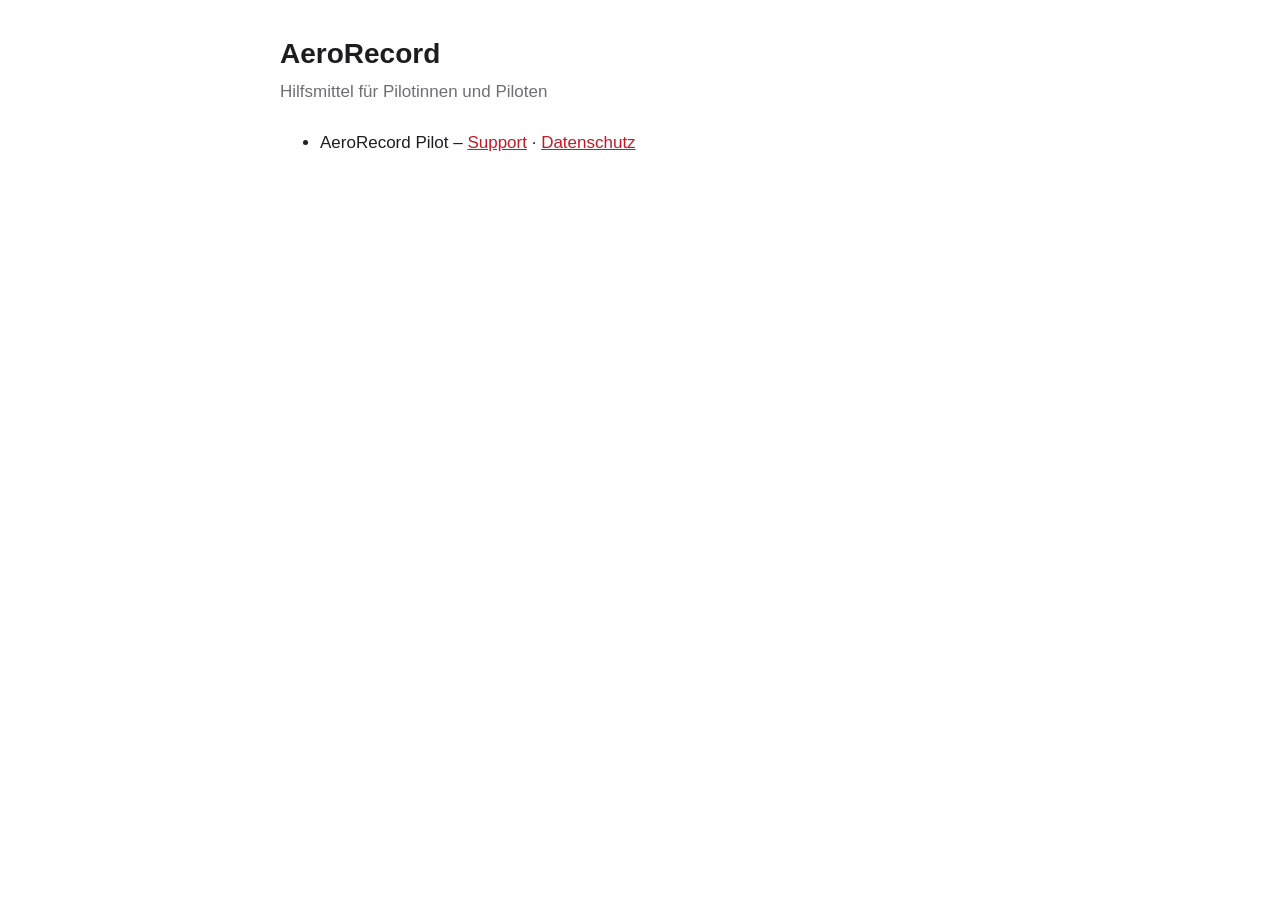
==== index.html @ f3953d94 "Datenschutz und Support für AeroRecord Pilot Co-Authored-By: Claude Opus 5.5 <noreply@anthropic.com>" ====
<!doctype html>
<html lang="de">
<head>
<meta charset="utf-8">
<meta name="viewport" content="width=device-width, initial-scale=1">
<title>AeroRecord Apps</title>
<meta name="robots" content="noindex">
<link rel="stylesheet" href="style.css">
</head>
<body>
<main>
<h1>AeroRecord</h1>
<p class="meta">Hilfsmittel für Pilotinnen und Piloten</p>
<ul>
  <li>AeroRecord Pilot – <a href="pilot/support.html">Support</a> · <a href="pilot/datenschutz.html">Datenschutz</a></li>
</ul>
</main>
</body>
</html>
---- style.css ----
:root { color-scheme: light dark; --text: #1d1d1f; --muted: #6e6e73; --bg: #ffffff; --accent: #c41826; }
@media (prefers-color-scheme: dark) { :root { --text: #f5f5f7; --muted: #a1a1a6; --bg: #000000; --accent: #ff453a; } }
body { font: 17px/1.55 -apple-system, BlinkMacSystemFont, "Helvetica Neue", Arial, sans-serif; color: var(--text); background: var(--bg); margin: 0; padding: 32px 16px 64px; }
main { max-width: 720px; margin: 0 auto; }
h1 { font-size: 28px; margin: 0 0 4px; }
h2 { font-size: 20px; margin: 32px 0 8px; }
p.meta { color: var(--muted); margin: 0 0 24px; }
a { color: var(--accent); }
li { margin: 4px 0; }
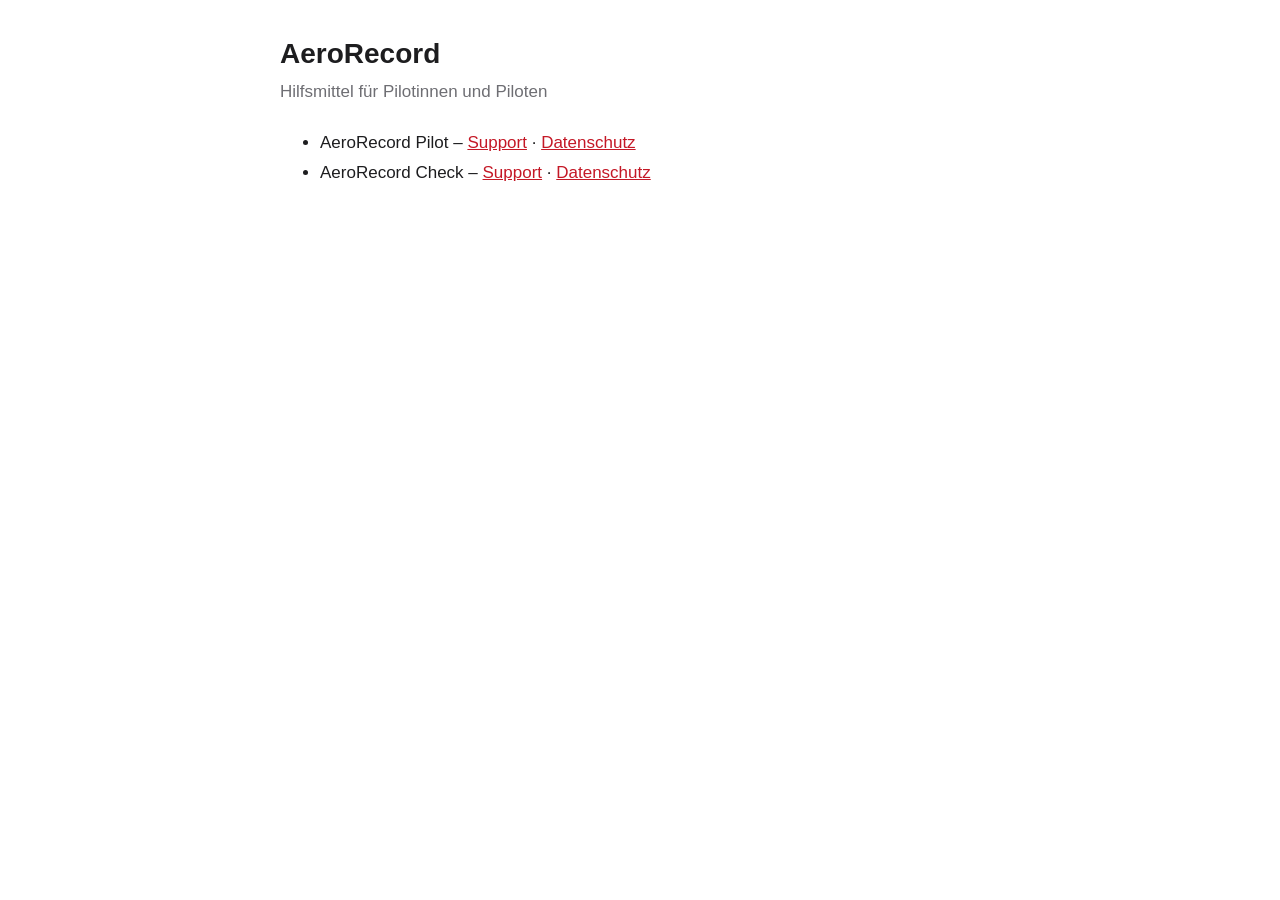
==== commit 06c914e4: "Datenschutz und Support für AeroRecord Check Co-Authored-By: Claude Opus 5.5 <noreply@anthropic.com>" ====
--- a/index.html
+++ b/index.html
@@ -13,6 +13,7 @@
 <p class="meta">Hilfsmittel für Pilotinnen und Piloten</p>
 <ul>
   <li>AeroRecord Pilot – <a href="pilot/support.html">Support</a> · <a href="pilot/datenschutz.html">Datenschutz</a></li>
+  <li>AeroRecord Check – <a href="check/support.html">Support</a> · <a href="check/datenschutz.html">Datenschutz</a></li>
 </ul>
 </main>
 </body>
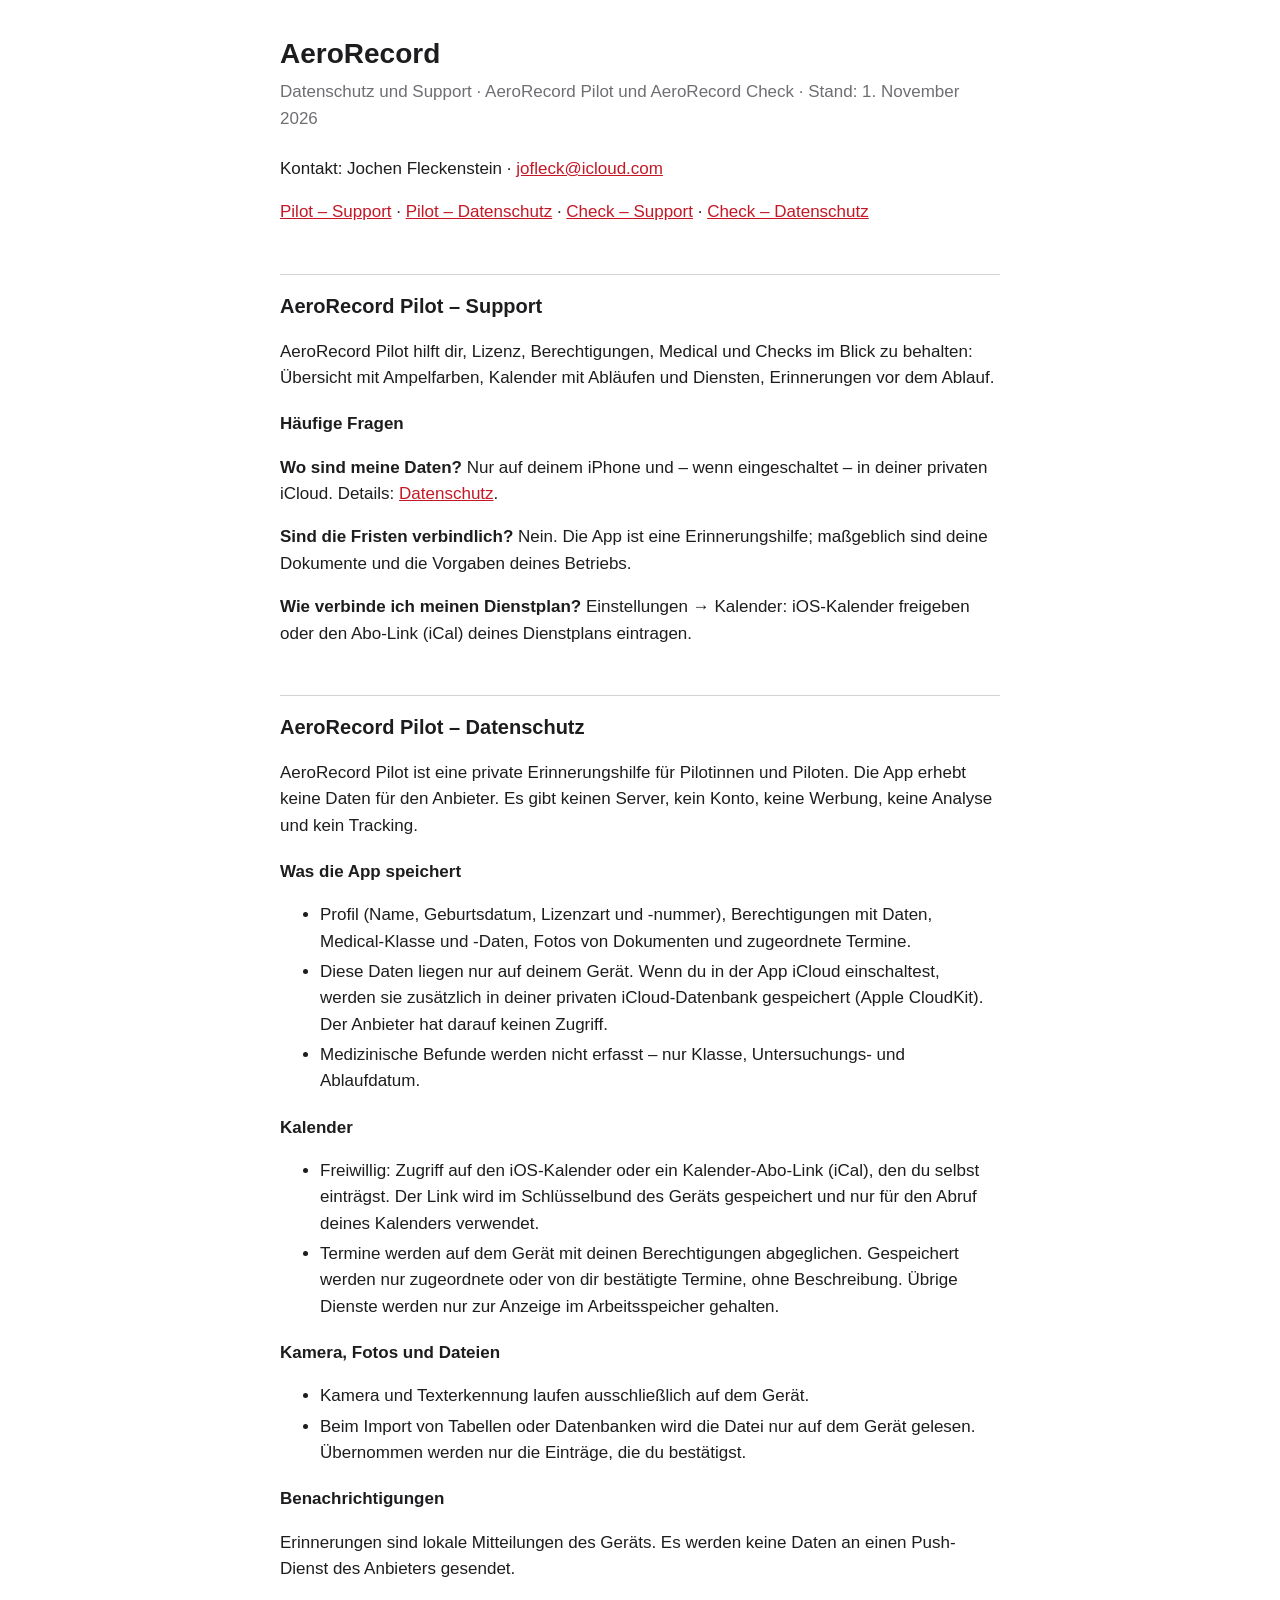
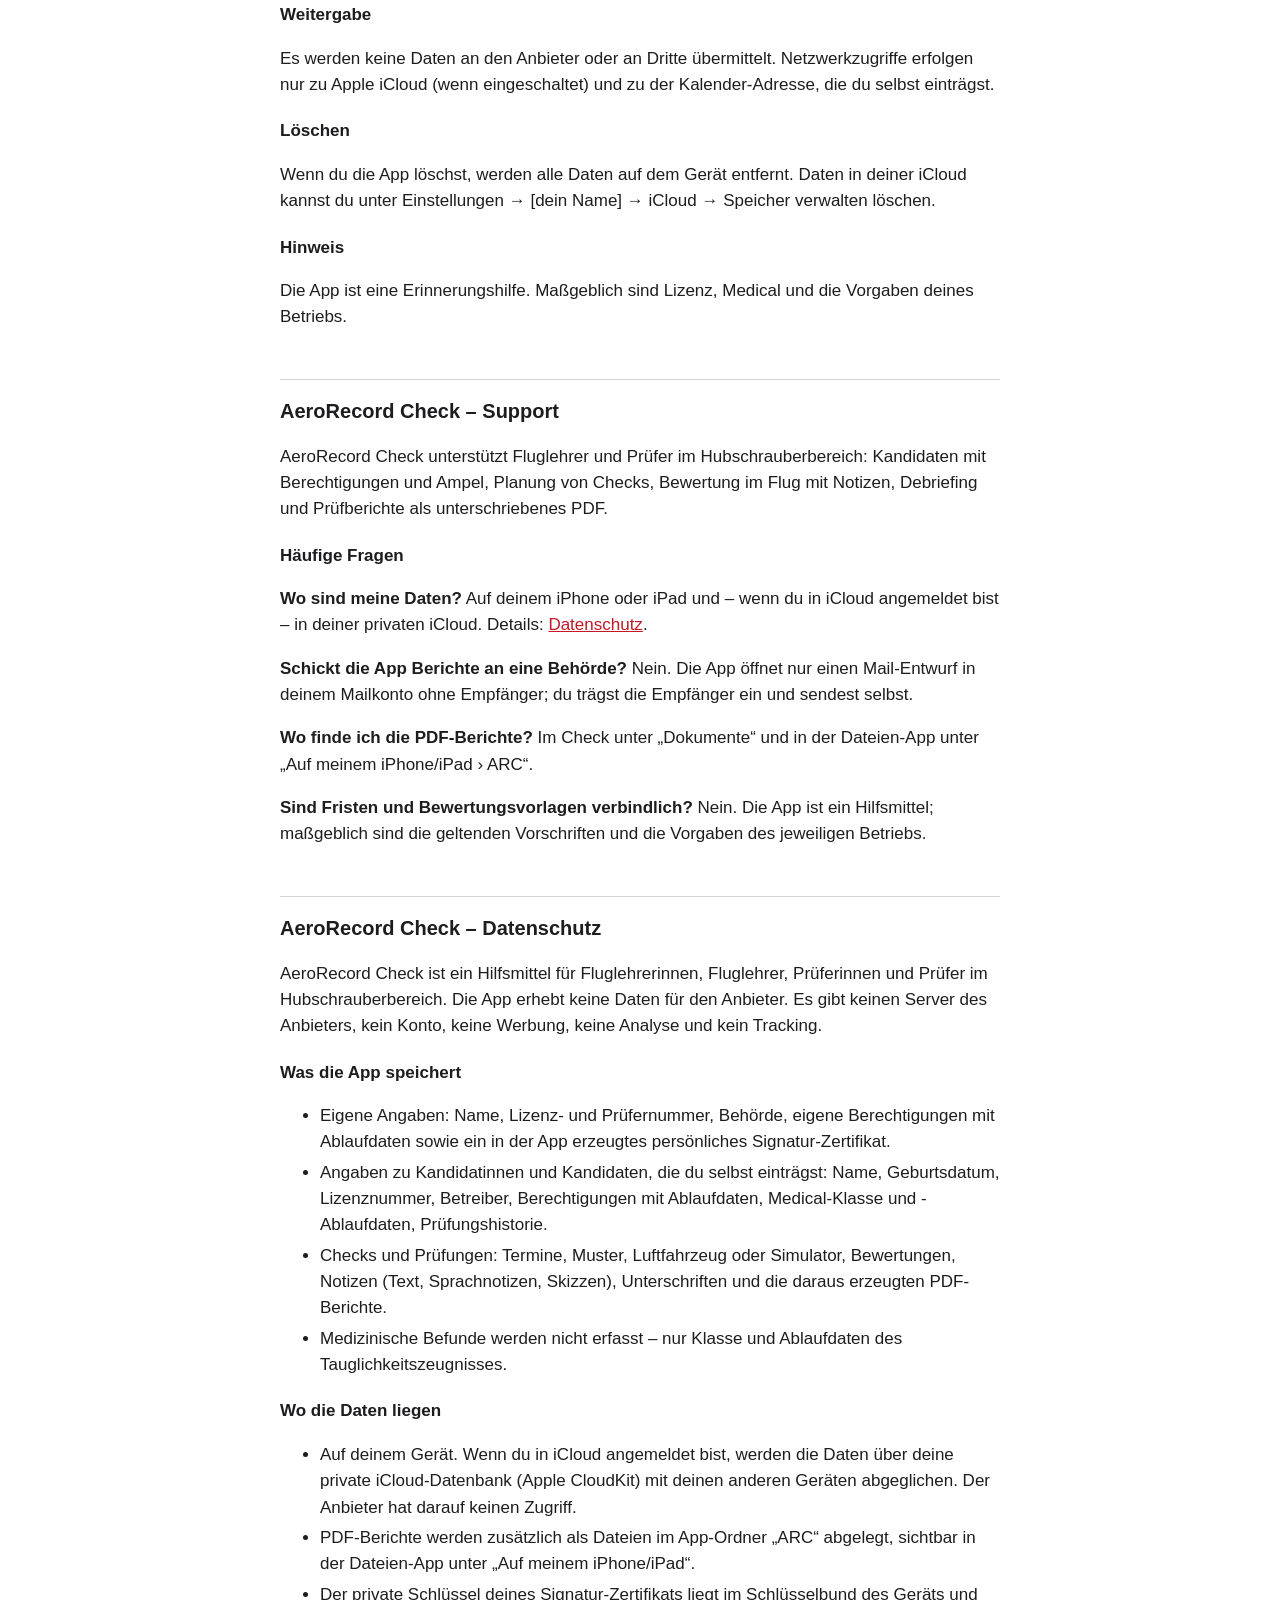
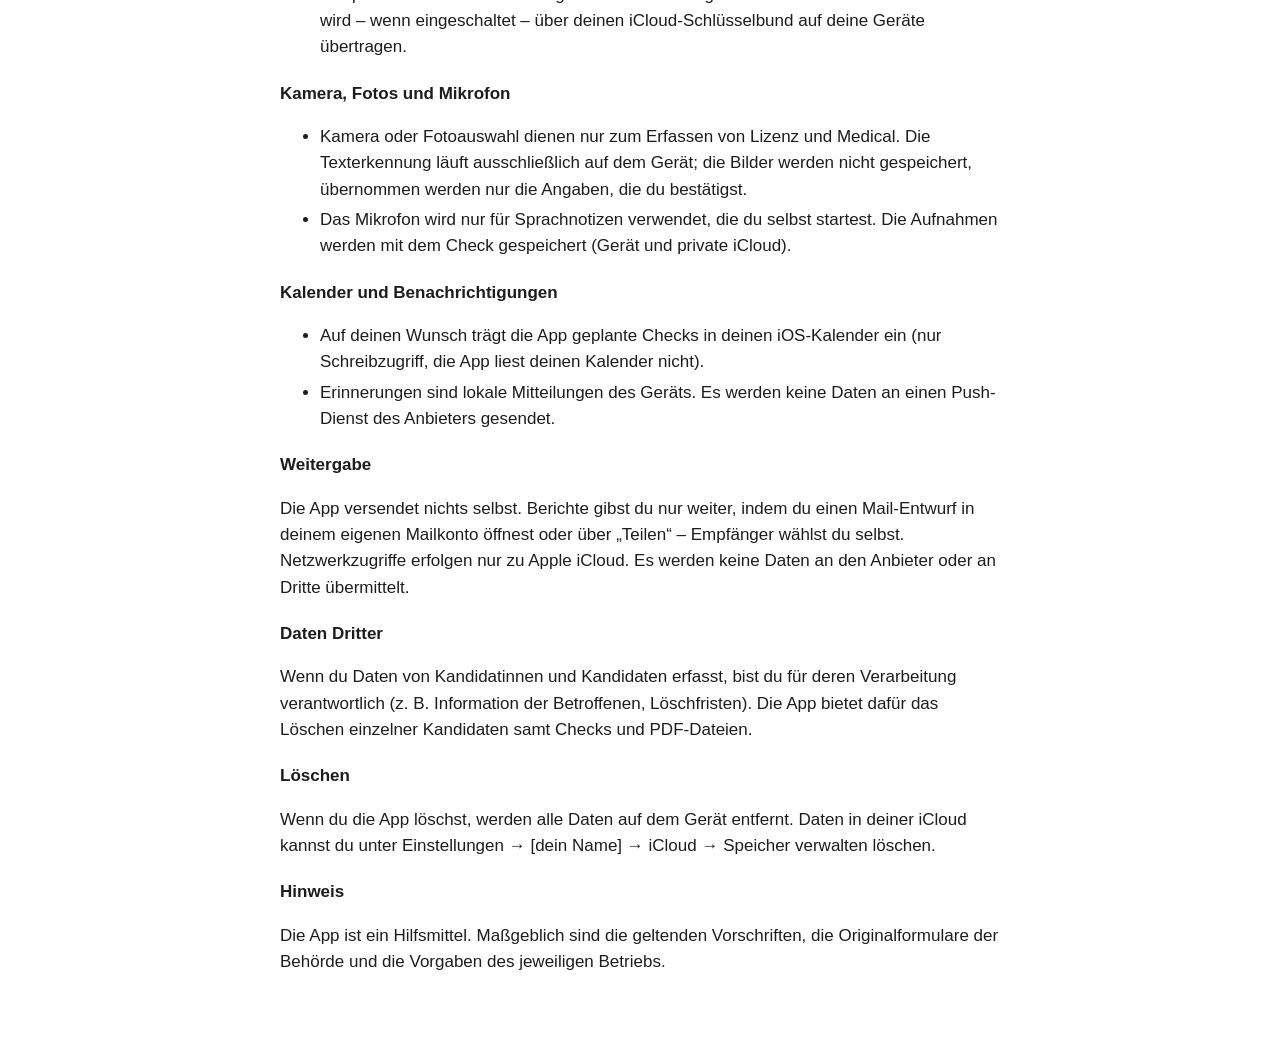
==== commit 3380c65b: "Eine Seite für Datenschutz und Support beider Apps Co-Authored-By: Claude Opus 5.5 <noreply@anthropi" ====
--- a/index.html
+++ b/index.html
@@ -3,18 +3,109 @@
 <head>
 <meta charset="utf-8">
 <meta name="viewport" content="width=device-width, initial-scale=1">
-<title>AeroRecord Apps</title>
-<meta name="robots" content="noindex">
+<meta name="robots" content="noindex, nofollow">
+<title>AeroRecord – Datenschutz und Support</title>
 <link rel="stylesheet" href="style.css">
 </head>
 <body>
 <main>
 <h1>AeroRecord</h1>
-<p class="meta">Hilfsmittel für Pilotinnen und Piloten</p>
+<p class="meta">Datenschutz und Support · AeroRecord Pilot und AeroRecord Check · Stand: 1. November 2026</p>
+<p>Kontakt: Jochen Fleckenstein · <a href="mailto:jofleck@icloud.com">jofleck@icloud.com</a></p>
+<p><a href="#pilot-support">Pilot – Support</a> · <a href="#pilot-datenschutz">Pilot – Datenschutz</a> · <a href="#check-support">Check – Support</a> · <a href="#check-datenschutz">Check – Datenschutz</a></p>
+
+<h2 id="pilot-support">AeroRecord Pilot – Support</h2>
+<p>AeroRecord Pilot hilft dir, Lizenz, Berechtigungen, Medical und Checks im Blick zu behalten: Übersicht mit Ampelfarben, Kalender mit Abläufen und Diensten, Erinnerungen vor dem Ablauf.</p>
+
+<h3>Häufige Fragen</h3>
+<p><b>Wo sind meine Daten?</b> Nur auf deinem iPhone und – wenn eingeschaltet – in deiner privaten iCloud. Details: <a href="#pilot-datenschutz">Datenschutz</a>.</p>
+<p><b>Sind die Fristen verbindlich?</b> Nein. Die App ist eine Erinnerungshilfe; maßgeblich sind deine Dokumente und die Vorgaben deines Betriebs.</p>
+<p><b>Wie verbinde ich meinen Dienstplan?</b> Einstellungen → Kalender: iOS-Kalender freigeben oder den Abo-Link (iCal) deines Dienstplans eintragen.</p>
+
+<h2 id="pilot-datenschutz">AeroRecord Pilot – Datenschutz</h2>
+<p>AeroRecord Pilot ist eine private Erinnerungshilfe für Pilotinnen und Piloten. Die App erhebt keine Daten für den Anbieter. Es gibt keinen Server, kein Konto, keine Werbung, keine Analyse und kein Tracking.</p>
+
+<h3>Was die App speichert</h3>
 <ul>
-  <li>AeroRecord Pilot – <a href="pilot/support.html">Support</a> · <a href="pilot/datenschutz.html">Datenschutz</a></li>
-  <li>AeroRecord Check – <a href="check/support.html">Support</a> · <a href="check/datenschutz.html">Datenschutz</a></li>
+  <li>Profil (Name, Geburtsdatum, Lizenzart und -nummer), Berechtigungen mit Daten, Medical-Klasse und -Daten, Fotos von Dokumenten und zugeordnete Termine.</li>
+  <li>Diese Daten liegen nur auf deinem Gerät. Wenn du in der App iCloud einschaltest, werden sie zusätzlich in deiner privaten iCloud-Datenbank gespeichert (Apple CloudKit). Der Anbieter hat darauf keinen Zugriff.</li>
+  <li>Medizinische Befunde werden nicht erfasst – nur Klasse, Untersuchungs- und Ablaufdatum.</li>
 </ul>
+
+<h3>Kalender</h3>
+<ul>
+  <li>Freiwillig: Zugriff auf den iOS-Kalender oder ein Kalender-Abo-Link (iCal), den du selbst einträgst. Der Link wird im Schlüsselbund des Geräts gespeichert und nur für den Abruf deines Kalenders verwendet.</li>
+  <li>Termine werden auf dem Gerät mit deinen Berechtigungen abgeglichen. Gespeichert werden nur zugeordnete oder von dir bestätigte Termine, ohne Beschreibung. Übrige Dienste werden nur zur Anzeige im Arbeitsspeicher gehalten.</li>
+</ul>
+
+<h3>Kamera, Fotos und Dateien</h3>
+<ul>
+  <li>Kamera und Texterkennung laufen ausschließlich auf dem Gerät.</li>
+  <li>Beim Import von Tabellen oder Datenbanken wird die Datei nur auf dem Gerät gelesen. Übernommen werden nur die Einträge, die du bestätigst.</li>
+</ul>
+
+<h3>Benachrichtigungen</h3>
+<p>Erinnerungen sind lokale Mitteilungen des Geräts. Es werden keine Daten an einen Push-Dienst des Anbieters gesendet.</p>
+
+<h3>Weitergabe</h3>
+<p>Es werden keine Daten an den Anbieter oder an Dritte übermittelt. Netzwerkzugriffe erfolgen nur zu Apple iCloud (wenn eingeschaltet) und zu der Kalender-Adresse, die du selbst einträgst.</p>
+
+<h3>Löschen</h3>
+<p>Wenn du die App löschst, werden alle Daten auf dem Gerät entfernt. Daten in deiner iCloud kannst du unter Einstellungen → [dein Name] → iCloud → Speicher verwalten löschen.</p>
+
+<h3>Hinweis</h3>
+<p>Die App ist eine Erinnerungshilfe. Maßgeblich sind Lizenz, Medical und die Vorgaben deines Betriebs.</p>
+
+<h2 id="check-support">AeroRecord Check – Support</h2>
+<p>AeroRecord Check unterstützt Fluglehrer und Prüfer im Hubschrauberbereich: Kandidaten mit Berechtigungen und Ampel, Planung von Checks, Bewertung im Flug mit Notizen, Debriefing und Prüfberichte als unterschriebenes PDF.</p>
+
+<h3>Häufige Fragen</h3>
+<p><b>Wo sind meine Daten?</b> Auf deinem iPhone oder iPad und – wenn du in iCloud angemeldet bist – in deiner privaten iCloud. Details: <a href="#check-datenschutz">Datenschutz</a>.</p>
+<p><b>Schickt die App Berichte an eine Behörde?</b> Nein. Die App öffnet nur einen Mail-Entwurf in deinem Mailkonto ohne Empfänger; du trägst die Empfänger ein und sendest selbst.</p>
+<p><b>Wo finde ich die PDF-Berichte?</b> Im Check unter „Dokumente“ und in der Dateien-App unter „Auf meinem iPhone/iPad › ARC“.</p>
+<p><b>Sind Fristen und Bewertungsvorlagen verbindlich?</b> Nein. Die App ist ein Hilfsmittel; maßgeblich sind die geltenden Vorschriften und die Vorgaben des jeweiligen Betriebs.</p>
+
+<h2 id="check-datenschutz">AeroRecord Check – Datenschutz</h2>
+<p>AeroRecord Check ist ein Hilfsmittel für Fluglehrerinnen, Fluglehrer, Prüferinnen und Prüfer im Hubschrauberbereich. Die App erhebt keine Daten für den Anbieter. Es gibt keinen Server des Anbieters, kein Konto, keine Werbung, keine Analyse und kein Tracking.</p>
+
+<h3>Was die App speichert</h3>
+<ul>
+  <li>Eigene Angaben: Name, Lizenz- und Prüfernummer, Behörde, eigene Berechtigungen mit Ablaufdaten sowie ein in der App erzeugtes persönliches Signatur-Zertifikat.</li>
+  <li>Angaben zu Kandidatinnen und Kandidaten, die du selbst einträgst: Name, Geburtsdatum, Lizenznummer, Betreiber, Berechtigungen mit Ablaufdaten, Medical-Klasse und -Ablaufdaten, Prüfungshistorie.</li>
+  <li>Checks und Prüfungen: Termine, Muster, Luftfahrzeug oder Simulator, Bewertungen, Notizen (Text, Sprachnotizen, Skizzen), Unterschriften und die daraus erzeugten PDF-Berichte.</li>
+  <li>Medizinische Befunde werden nicht erfasst – nur Klasse und Ablaufdaten des Tauglichkeitszeugnisses.</li>
+</ul>
+
+<h3>Wo die Daten liegen</h3>
+<ul>
+  <li>Auf deinem Gerät. Wenn du in iCloud angemeldet bist, werden die Daten über deine private iCloud-Datenbank (Apple CloudKit) mit deinen anderen Geräten abgeglichen. Der Anbieter hat darauf keinen Zugriff.</li>
+  <li>PDF-Berichte werden zusätzlich als Dateien im App-Ordner „ARC“ abgelegt, sichtbar in der Dateien-App unter „Auf meinem iPhone/iPad“.</li>
+  <li>Der private Schlüssel deines Signatur-Zertifikats liegt im Schlüsselbund des Geräts und wird – wenn eingeschaltet – über deinen iCloud-Schlüsselbund auf deine Geräte übertragen.</li>
+</ul>
+
+<h3>Kamera, Fotos und Mikrofon</h3>
+<ul>
+  <li>Kamera oder Fotoauswahl dienen nur zum Erfassen von Lizenz und Medical. Die Texterkennung läuft ausschließlich auf dem Gerät; die Bilder werden nicht gespeichert, übernommen werden nur die Angaben, die du bestätigst.</li>
+  <li>Das Mikrofon wird nur für Sprachnotizen verwendet, die du selbst startest. Die Aufnahmen werden mit dem Check gespeichert (Gerät und private iCloud).</li>
+</ul>
+
+<h3>Kalender und Benachrichtigungen</h3>
+<ul>
+  <li>Auf deinen Wunsch trägt die App geplante Checks in deinen iOS-Kalender ein (nur Schreibzugriff, die App liest deinen Kalender nicht).</li>
+  <li>Erinnerungen sind lokale Mitteilungen des Geräts. Es werden keine Daten an einen Push-Dienst des Anbieters gesendet.</li>
+</ul>
+
+<h3>Weitergabe</h3>
+<p>Die App versendet nichts selbst. Berichte gibst du nur weiter, indem du einen Mail-Entwurf in deinem eigenen Mailkonto öffnest oder über „Teilen“ – Empfänger wählst du selbst. Netzwerkzugriffe erfolgen nur zu Apple iCloud. Es werden keine Daten an den Anbieter oder an Dritte übermittelt.</p>
+
+<h3>Daten Dritter</h3>
+<p>Wenn du Daten von Kandidatinnen und Kandidaten erfasst, bist du für deren Verarbeitung verantwortlich (z. B. Information der Betroffenen, Löschfristen). Die App bietet dafür das Löschen einzelner Kandidaten samt Checks und PDF-Dateien.</p>
+
+<h3>Löschen</h3>
+<p>Wenn du die App löschst, werden alle Daten auf dem Gerät entfernt. Daten in deiner iCloud kannst du unter Einstellungen → [dein Name] → iCloud → Speicher verwalten löschen.</p>
+
+<h3>Hinweis</h3>
+<p>Die App ist ein Hilfsmittel. Maßgeblich sind die geltenden Vorschriften, die Originalformulare der Behörde und die Vorgaben des jeweiligen Betriebs.</p>
 </main>
 </body>
 </html>
--- a/style.css
+++ b/style.css
@@ -7,3 +7,5 @@
 p.meta { color: var(--muted); margin: 0 0 24px; }
 a { color: var(--accent); }
 li { margin: 4px 0; }
+h2 { margin-top: 48px; padding-top: 16px; border-top: 1px solid color-mix(in srgb, var(--muted) 30%, transparent); }
+h3 { font-size: 17px; margin: 20px 0 6px; }
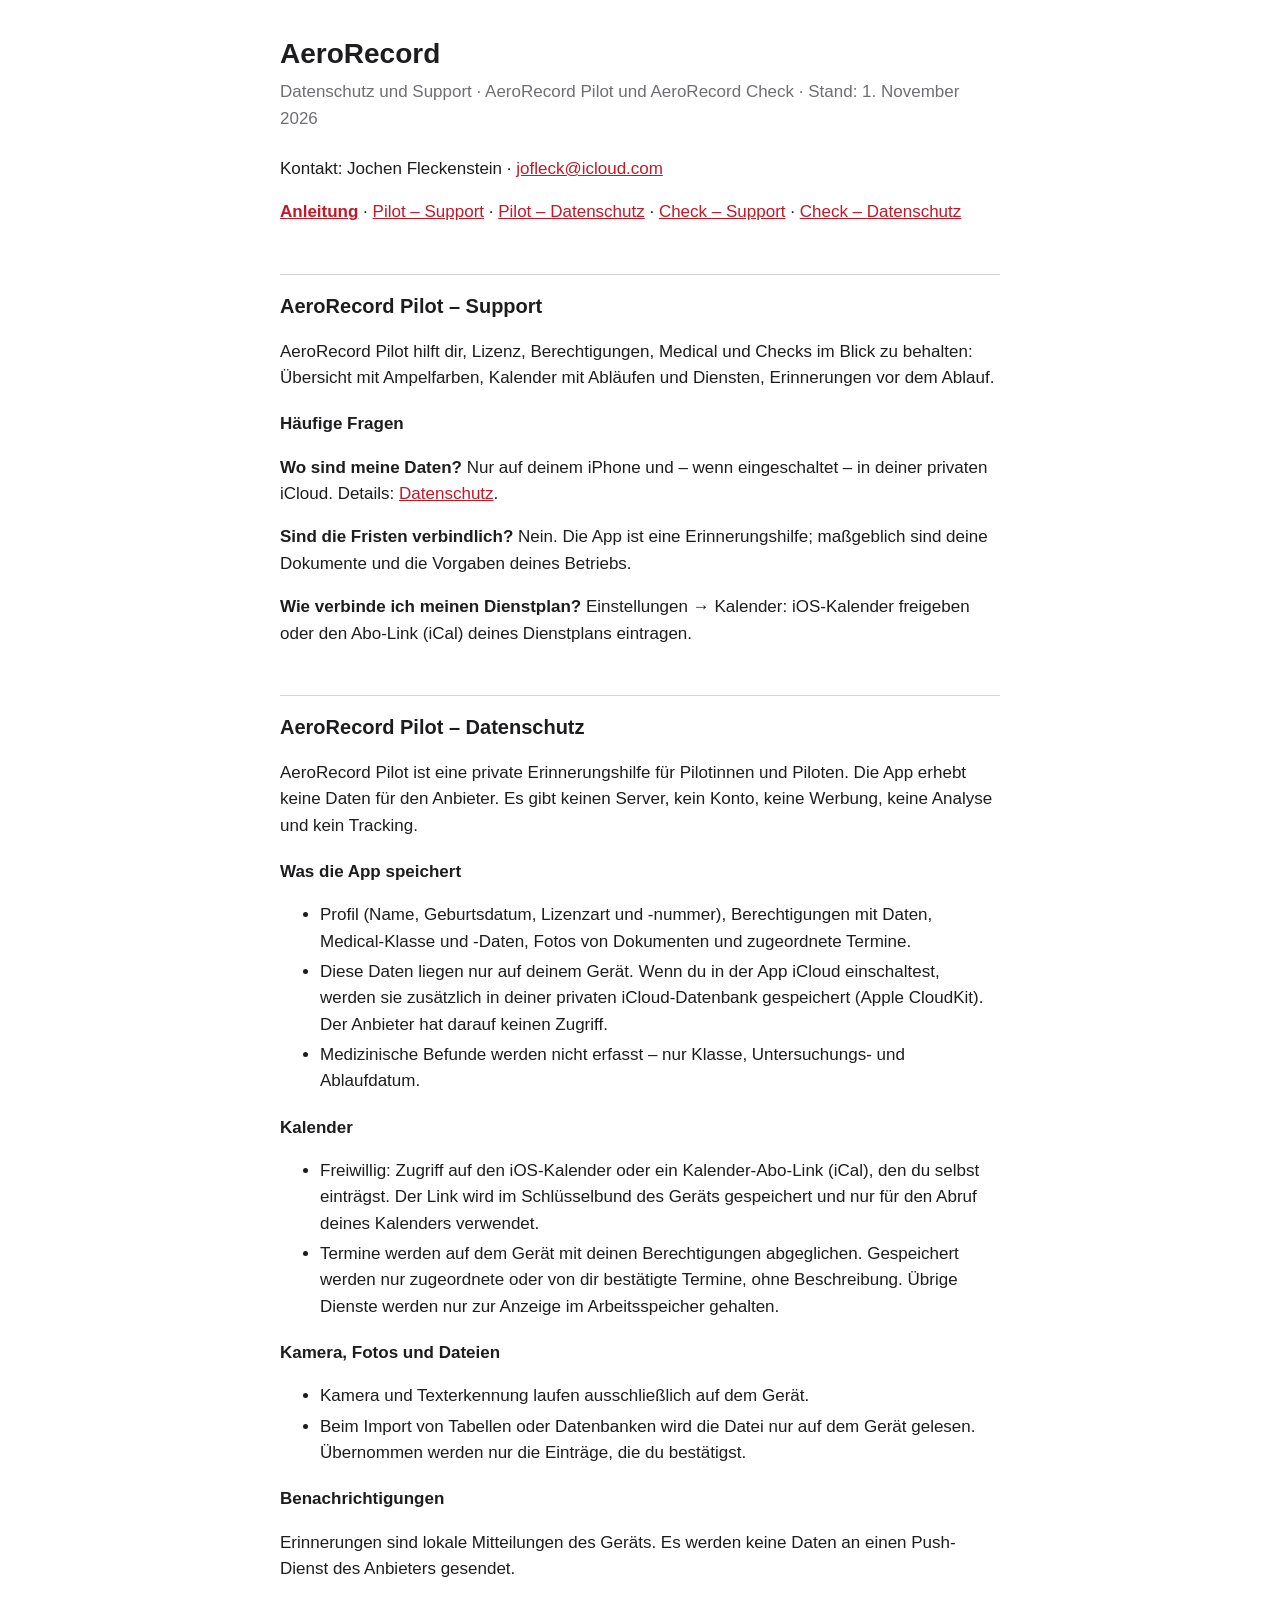
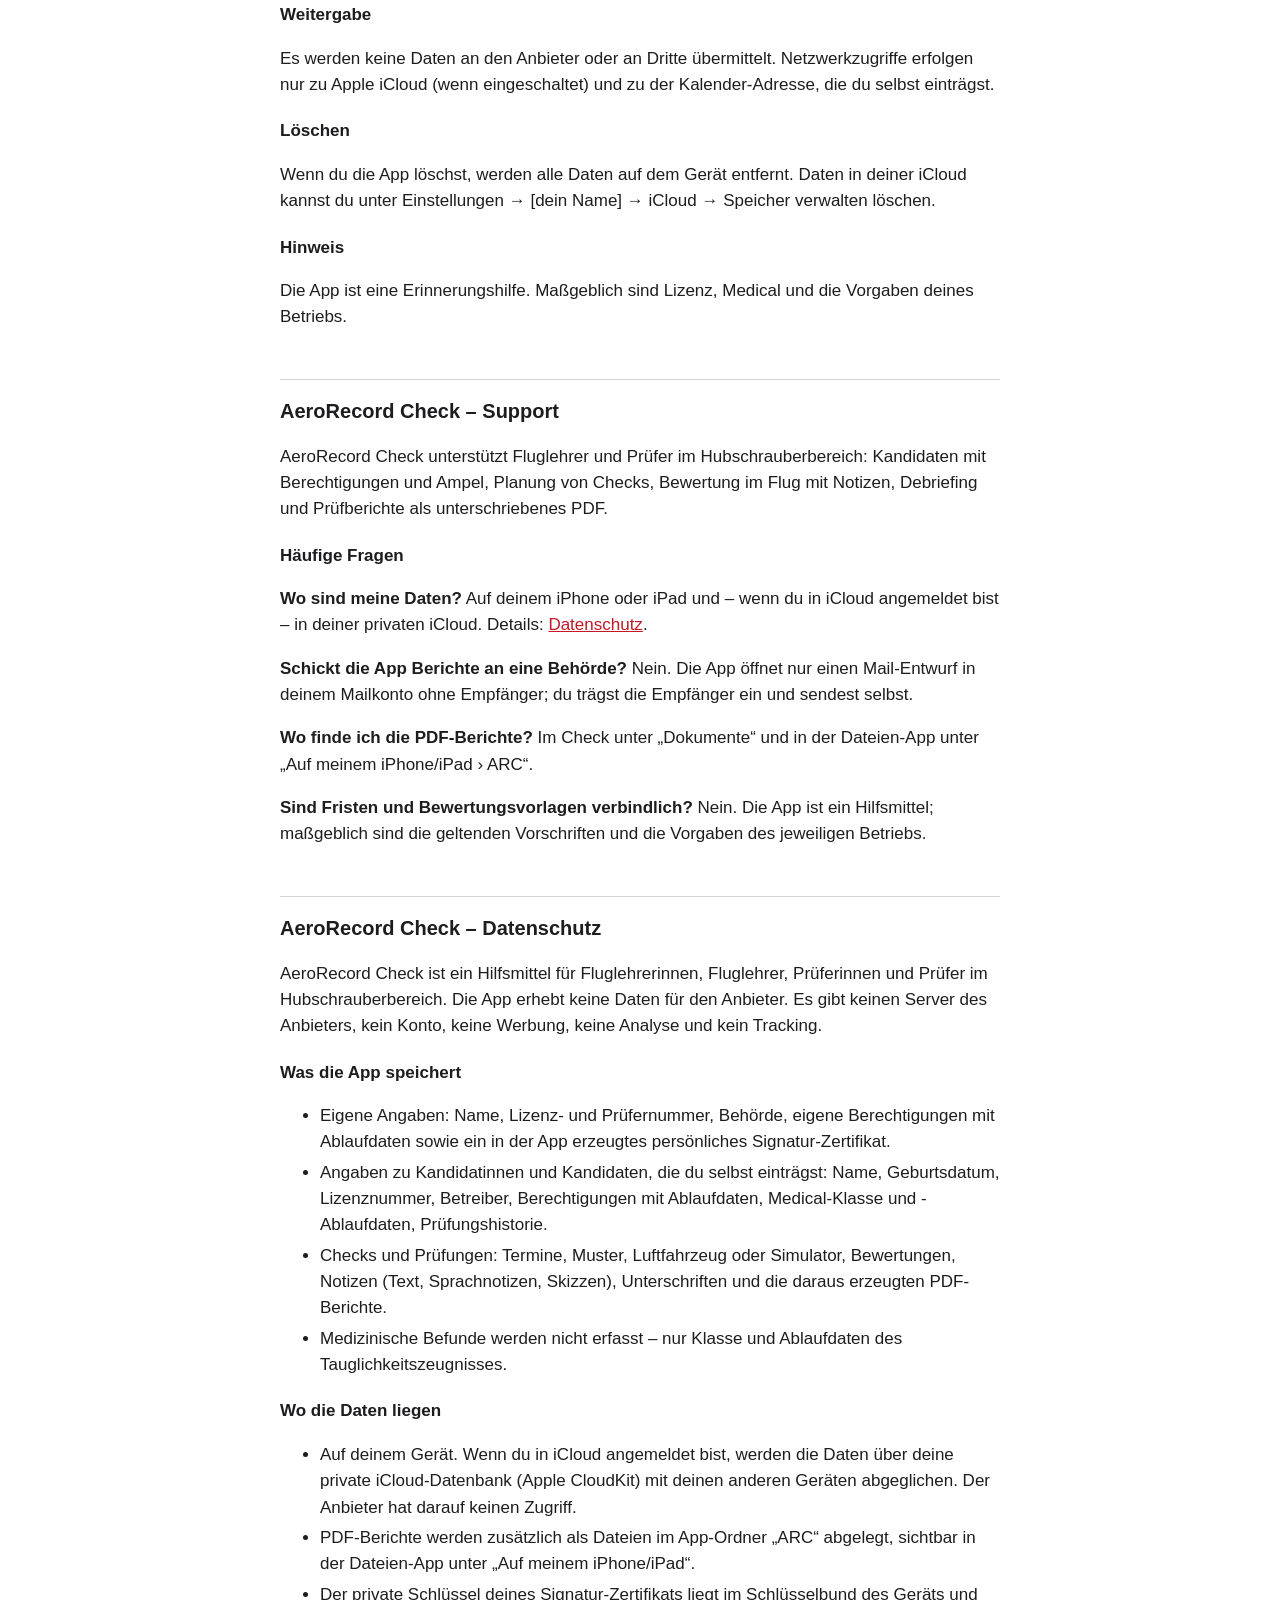
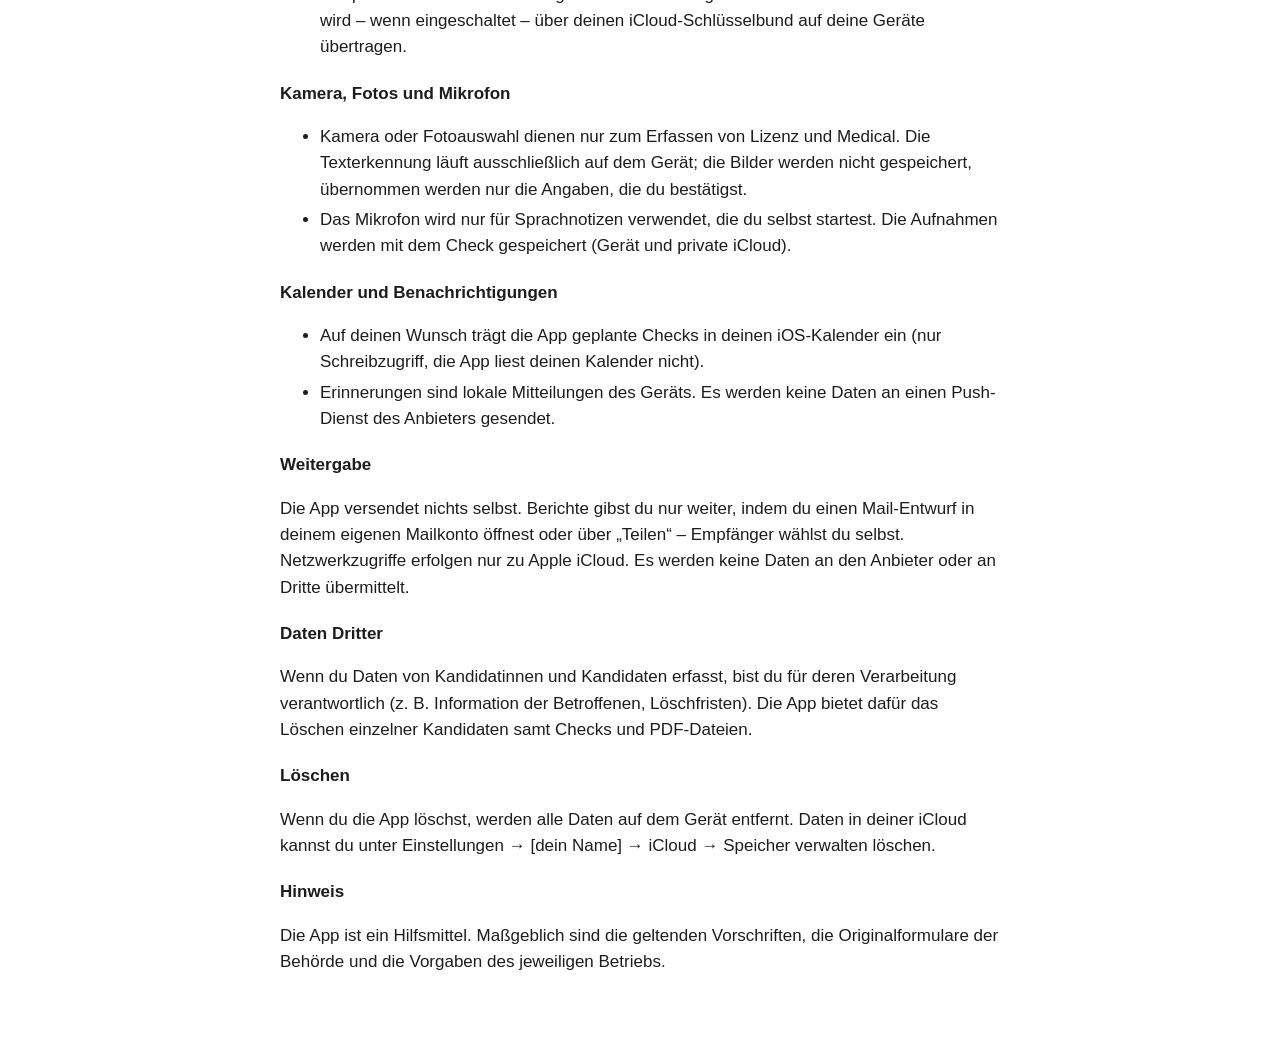
==== commit 83757a52: "Anleitung für AeroRecord Pilot und Check (Seite und PDF) Co-Authored-By: Claude Opus 5.5 <noreply@an" ====
--- a/index.html
+++ b/index.html
@@ -12,7 +12,7 @@
 <h1>AeroRecord</h1>
 <p class="meta">Datenschutz und Support · AeroRecord Pilot und AeroRecord Check · Stand: 1. November 2026</p>
 <p>Kontakt: Jochen Fleckenstein · <a href="mailto:jofleck@icloud.com">jofleck@icloud.com</a></p>
-<p><a href="#pilot-support">Pilot – Support</a> · <a href="#pilot-datenschutz">Pilot – Datenschutz</a> · <a href="#check-support">Check – Support</a> · <a href="#check-datenschutz">Check – Datenschutz</a></p>
+<p><a href="anleitung.html"><b>Anleitung</b></a> · <a href="#pilot-support">Pilot – Support</a> · <a href="#pilot-datenschutz">Pilot – Datenschutz</a> · <a href="#check-support">Check – Support</a> · <a href="#check-datenschutz">Check – Datenschutz</a></p>
 
 <h2 id="pilot-support">AeroRecord Pilot – Support</h2>
 <p>AeroRecord Pilot hilft dir, Lizenz, Berechtigungen, Medical und Checks im Blick zu behalten: Übersicht mit Ampelfarben, Kalender mit Abläufen und Diensten, Erinnerungen vor dem Ablauf.</p>
